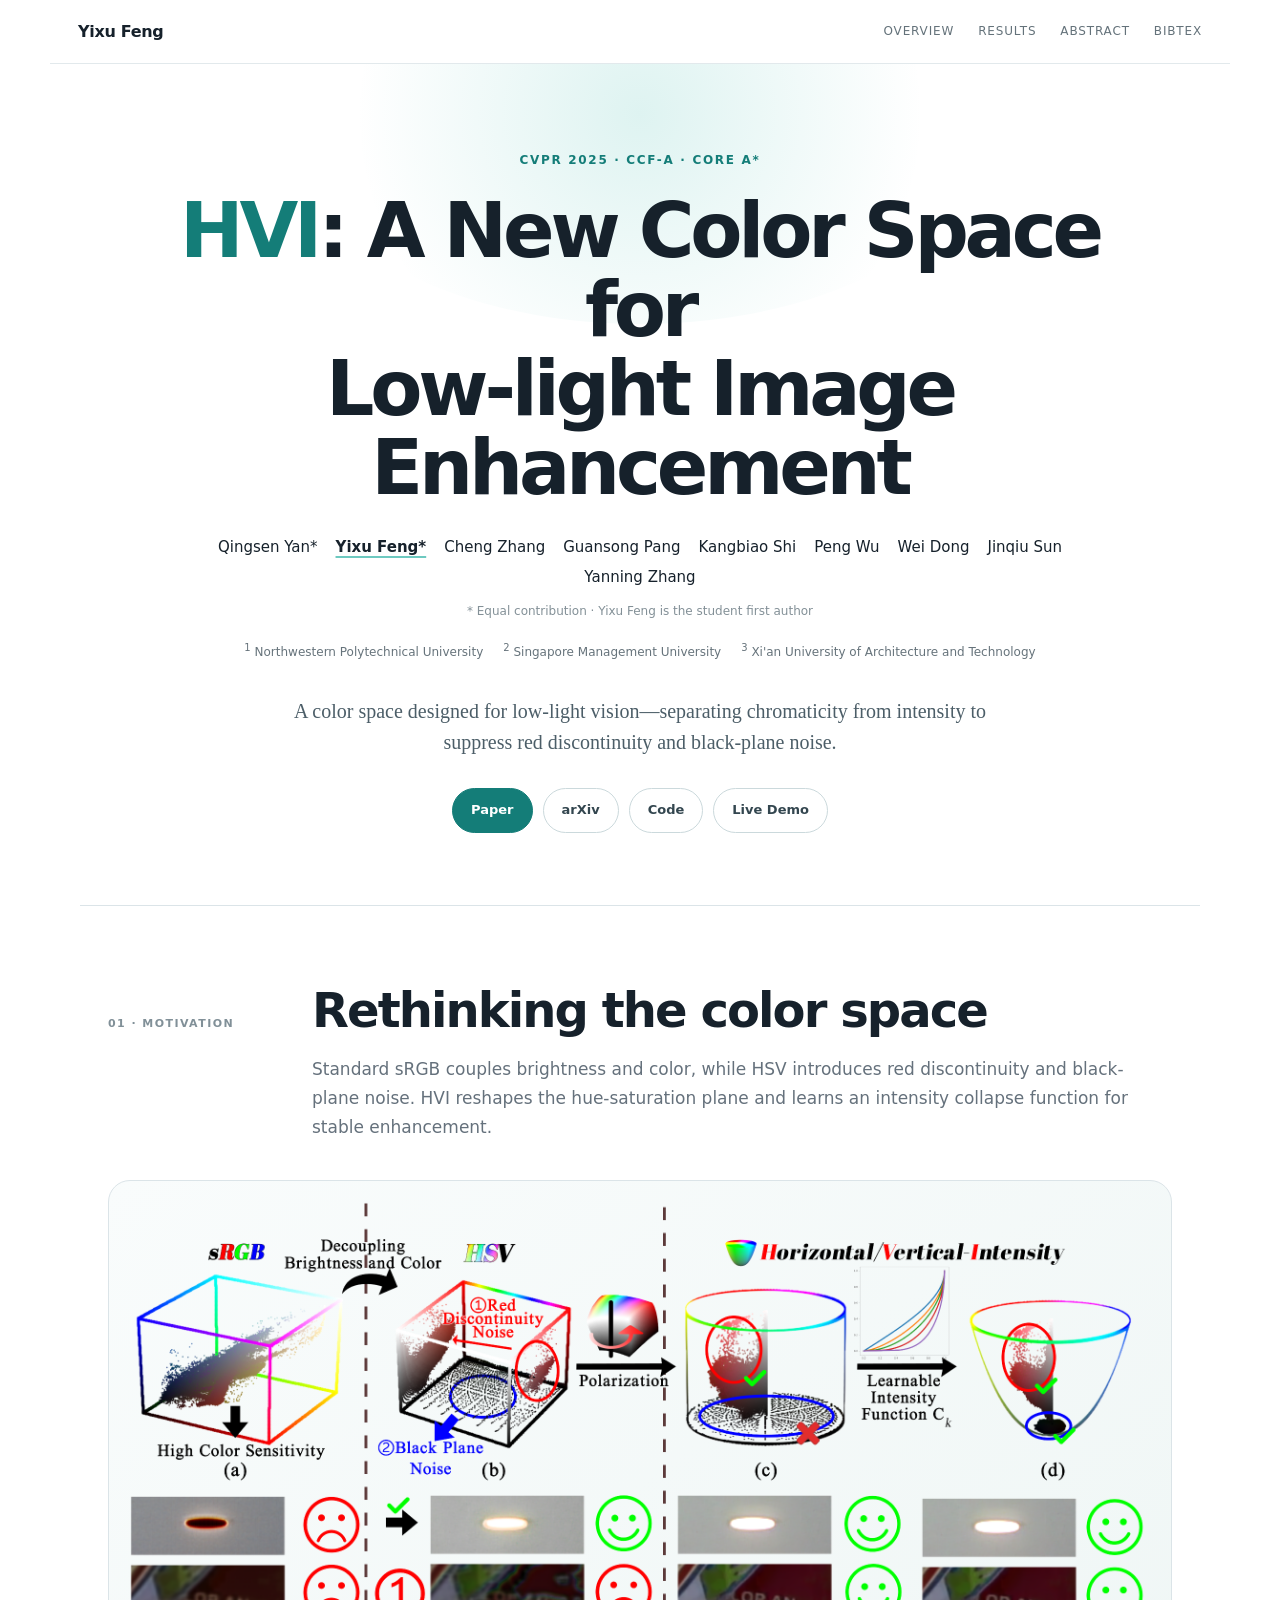
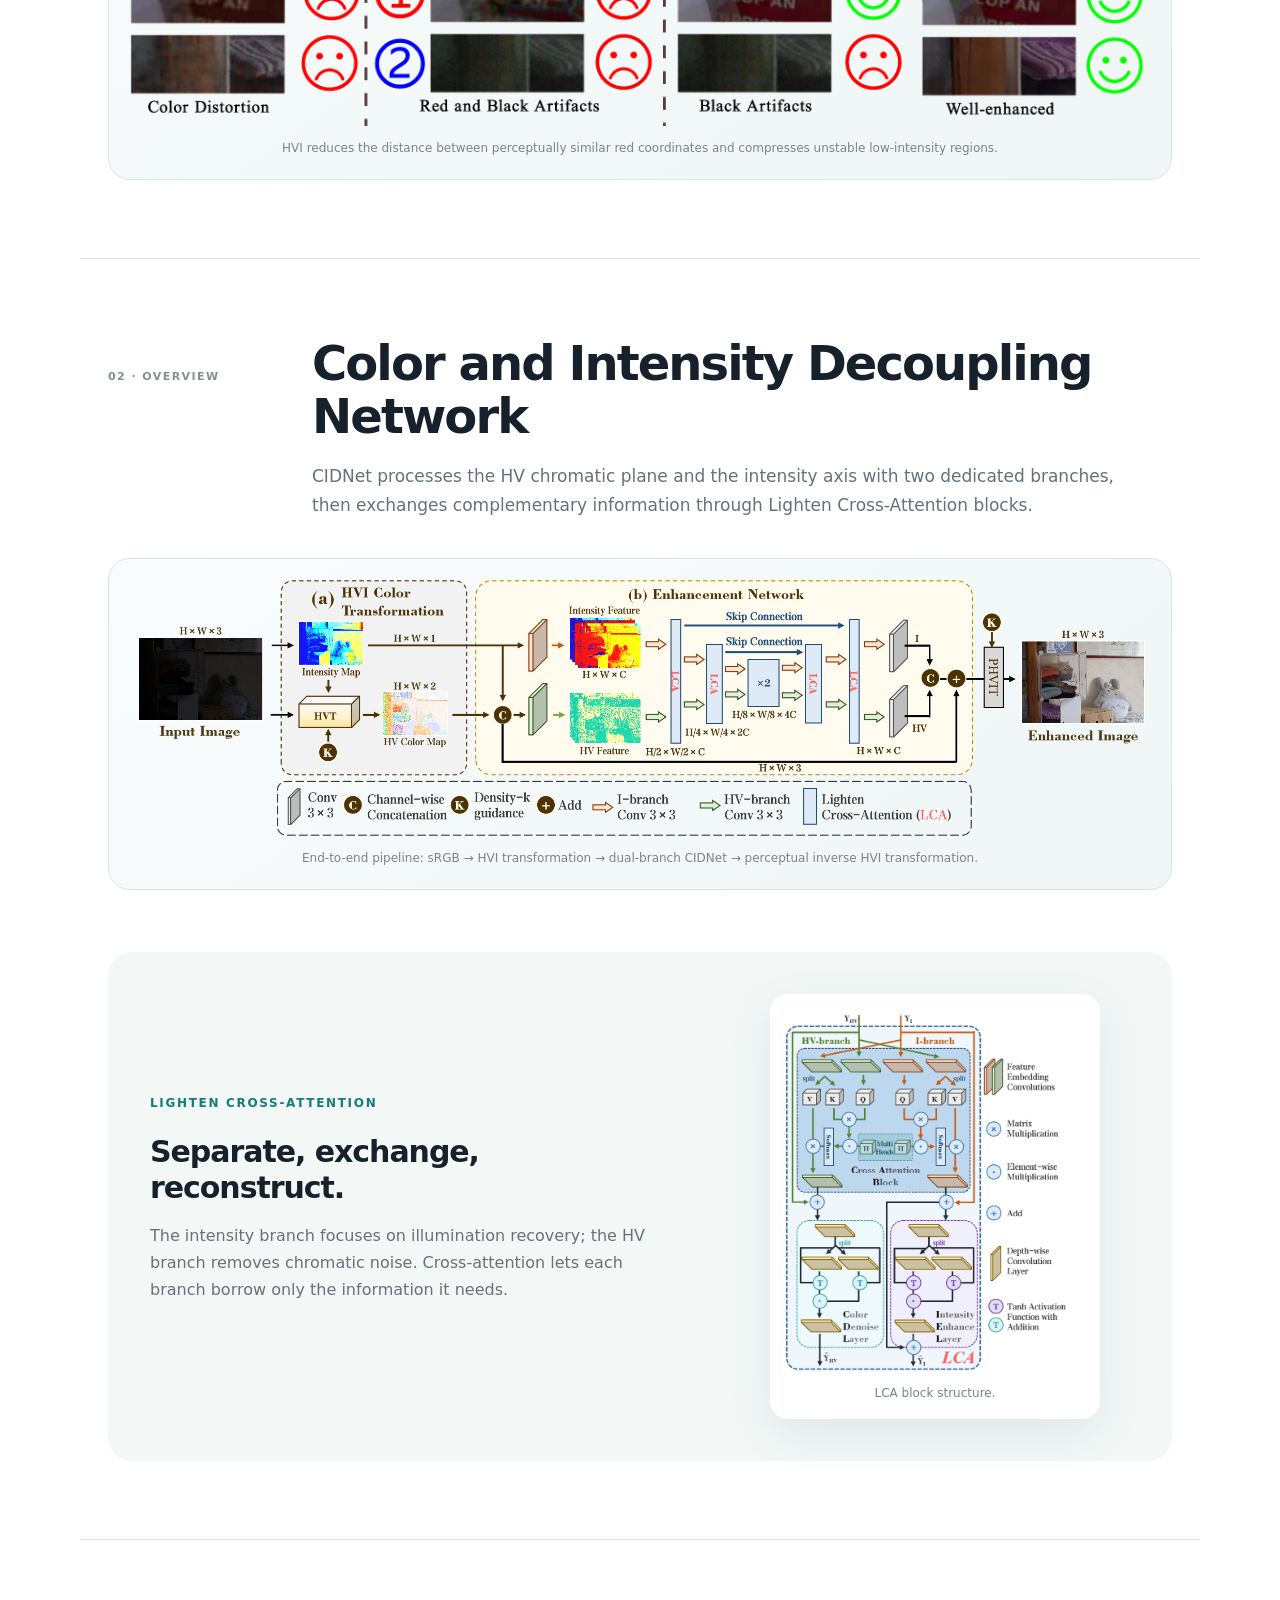
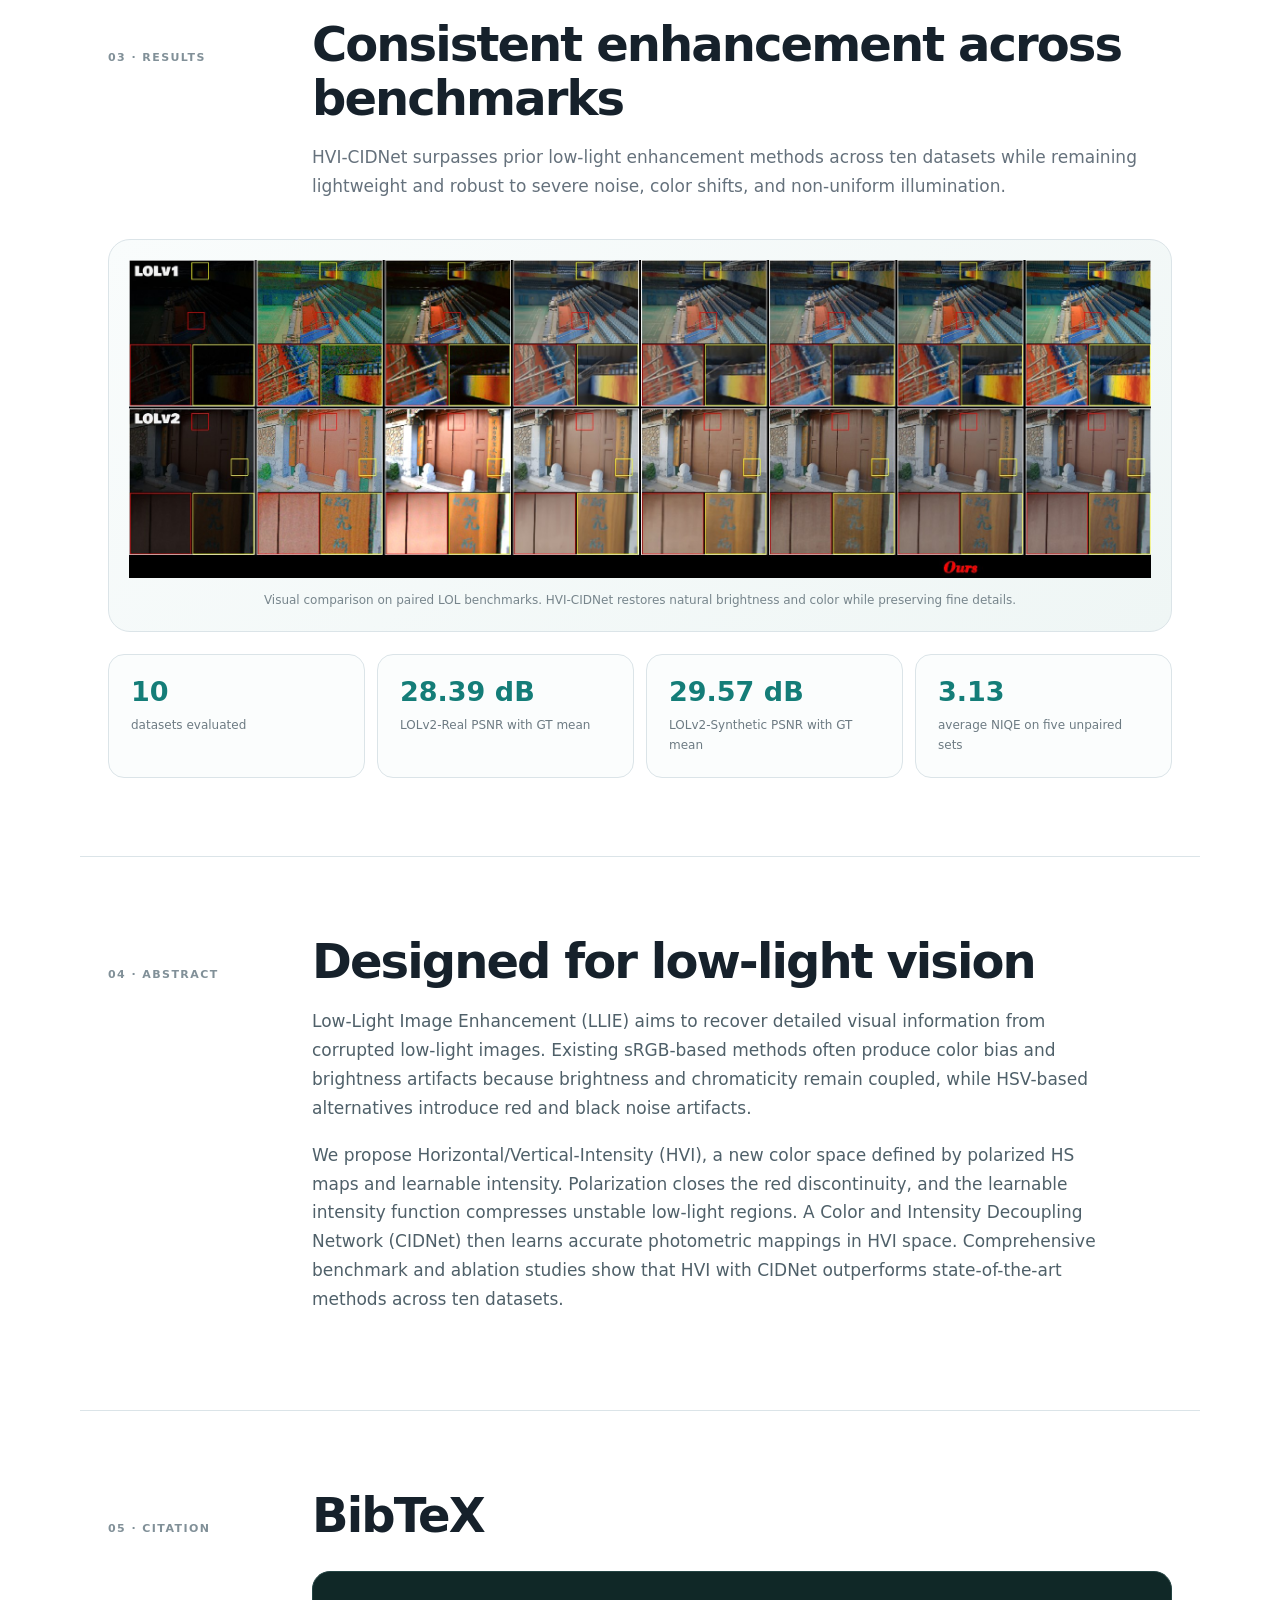
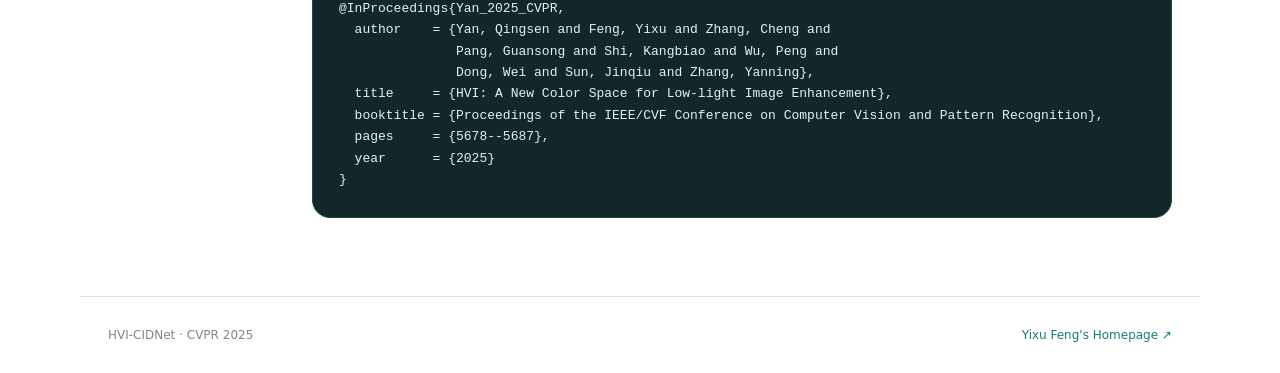
==== HVI-CIDNet/index.html @ 28fa9ed8 "Add HVI-CIDNet paper page" ====
<!doctype html>
<html lang="en">
<head>
  <meta charset="utf-8">
  <meta name="viewport" content="width=device-width, initial-scale=1">
  <meta name="description" content="HVI: A New Color Space for Low-light Image Enhancement — CVPR 2025 project page.">
  <title>HVI-CIDNet — CVPR 2025</title>
  <link rel="icon" href="../public/favicon.svg" type="image/svg+xml">
  <link rel="stylesheet" href="./style.css?v=20260925-1">
</head>
<body>
  <header class="paper-nav">
    <a class="paper-brand" href="../">Yixu Feng</a>
    <nav aria-label="Paper navigation">
      <a href="#overview">Overview</a><a href="#results">Results</a><a href="#abstract">Abstract</a><a href="#citation">BibTeX</a>
    </nav>
  </header>
  <main>
    <section class="paper-hero">
      <p class="venue">CVPR 2025 · CCF-A · CORE A*</p>
      <h1><span>HVI</span>: A New Color Space for<br>Low-light Image Enhancement</h1>
      <p class="authors"><span>Qingsen Yan*</span><a class="student-author" href="https://scholar.google.com/citations?user=WljJ2HUAAAAJ" target="_blank" rel="noreferrer">Yixu Feng*</a><span>Cheng Zhang</span><span>Guansong Pang</span><span>Kangbiao Shi</span><span>Peng Wu</span><span>Wei Dong</span><span>Jinqiu Sun</span><span>Yanning Zhang</span></p>
      <p class="equal-note">* Equal contribution · Yixu Feng is the student first author</p>
      <p class="affiliations"><span><sup>1</sup> Northwestern Polytechnical University</span><span><sup>2</sup> Singapore Management University</span><span><sup>3</sup> Xi'an University of Architecture and Technology</span></p>
      <p class="hero-statement">A color space designed for low-light vision—separating chromaticity from intensity to suppress red discontinuity and black-plane noise.</p>
      <div class="paper-actions">
        <a class="primary" href="https://openaccess.thecvf.com/content/CVPR2025/papers/Yan_HVI_A_New_Color_Space_for_Low-light_Image_Enhancement_CVPR_2025_paper.pdf" target="_blank" rel="noreferrer">Paper</a>
        <a href="https://arxiv.org/abs/2502.20272" target="_blank" rel="noreferrer">arXiv</a>
        <a href="https://github.com/Fediory/HVI-CIDNet" target="_blank" rel="noreferrer">Code</a>
        <a href="https://huggingface.co/spaces/Fediory/HVI-CIDNet_Low-light-Image-Enhancement_" target="_blank" rel="noreferrer">Live Demo</a>
      </div>
    </section>

    <section class="paper-section lead-figure">
      <div class="section-heading"><p>01 · Motivation</p><h2>Rethinking the color space</h2></div>
      <p class="section-lead">Standard sRGB couples brightness and color, while HSV introduces red discontinuity and black-plane noise. HVI reshapes the hue-saturation plane and learns an intensity collapse function for stable enhancement.</p>
      <figure><img src="../public/hvi-cidnet/motivation.png" alt="Comparison of noise in sRGB and HSV with the proposed HVI color space"><figcaption>HVI reduces the distance between perceptually similar red coordinates and compresses unstable low-intensity regions.</figcaption></figure>
    </section>

    <section class="paper-section" id="overview">
      <div class="section-heading"><p>02 · Overview</p><h2>Color and Intensity Decoupling Network</h2></div>
      <p class="section-lead">CIDNet processes the HV chromatic plane and the intensity axis with two dedicated branches, then exchanges complementary information through Lighten Cross-Attention blocks.</p>
      <figure class="wide-figure"><img src="../public/hvi-cidnet/pipeline.png" alt="HVI-CIDNet pipeline"><figcaption>End-to-end pipeline: sRGB → HVI transformation → dual-branch CIDNet → perceptual inverse HVI transformation.</figcaption></figure>
      <div class="split-feature">
        <div><p class="mini-label">LIGHTEN CROSS-ATTENTION</p><h3>Separate, exchange, reconstruct.</h3><p>The intensity branch focuses on illumination recovery; the HV branch removes chromatic noise. Cross-attention lets each branch borrow only the information it needs.</p></div>
        <figure><img src="../public/hvi-cidnet/structure.png" alt="Lighten Cross-Attention block structure"><figcaption>LCA block structure.</figcaption></figure>
      </div>
    </section>

    <section class="paper-section" id="results">
      <div class="section-heading"><p>03 · Results</p><h2>Consistent enhancement across benchmarks</h2></div>
      <p class="section-lead">HVI-CIDNet surpasses prior low-light enhancement methods across ten datasets while remaining lightweight and robust to severe noise, color shifts, and non-uniform illumination.</p>
      <figure class="results-figure"><img src="../public/hvi-cidnet/lol-results.jpg" alt="Visual comparisons on LOL-v1, LOL-v2-real and LOL-v2-synthetic"><figcaption>Visual comparison on paired LOL benchmarks. HVI-CIDNet restores natural brightness and color while preserving fine details.</figcaption></figure>
      <div class="result-cards"><article><strong>10</strong><span>datasets evaluated</span></article><article><strong>28.39 dB</strong><span>LOLv2-Real PSNR with GT mean</span></article><article><strong>29.57 dB</strong><span>LOLv2-Synthetic PSNR with GT mean</span></article><article><strong>3.13</strong><span>average NIQE on five unpaired sets</span></article></div>
    </section>

    <section class="paper-section text-section" id="abstract">
      <div class="section-heading"><p>04 · Abstract</p><h2>Designed for low-light vision</h2></div>
      <p>Low-Light Image Enhancement (LLIE) aims to recover detailed visual information from corrupted low-light images. Existing sRGB-based methods often produce color bias and brightness artifacts because brightness and chromaticity remain coupled, while HSV-based alternatives introduce red and black noise artifacts.</p>
      <p>We propose Horizontal/Vertical-Intensity (HVI), a new color space defined by polarized HS maps and learnable intensity. Polarization closes the red discontinuity, and the learnable intensity function compresses unstable low-light regions. A Color and Intensity Decoupling Network (CIDNet) then learns accurate photometric mappings in HVI space. Comprehensive benchmark and ablation studies show that HVI with CIDNet outperforms state-of-the-art methods across ten datasets.</p>
    </section>

    <section class="paper-section citation-section" id="citation">
      <div class="section-heading"><p>05 · Citation</p><h2>BibTeX</h2></div>
      <pre><code>@InProceedings{Yan_2025_CVPR,
  author    = {Yan, Qingsen and Feng, Yixu and Zhang, Cheng and
               Pang, Guansong and Shi, Kangbiao and Wu, Peng and
               Dong, Wei and Sun, Jinqiu and Zhang, Yanning},
  title     = {HVI: A New Color Space for Low-light Image Enhancement},
  booktitle = {Proceedings of the IEEE/CVF Conference on Computer Vision and Pattern Recognition},
  pages     = {5678--5687},
  year      = {2025}
}</code></pre>
    </section>
  </main>
  <footer><span>HVI-CIDNet · CVPR 2025</span><a href="../">Yixu Feng's Homepage ↗</a></footer>
</body>
</html>
---- HVI-CIDNet/style.css ----
:root{--ink:#16212b;--muted:#65717c;--line:#dbe4e8;--soft:#f3f8f7;--accent:#147d78;--accent-dark:#0c5552;--paper:#fff;--sans:Inter,ui-sans-serif,system-ui,-apple-system,BlinkMacSystemFont,"Segoe UI",sans-serif}*{box-sizing:border-box}html{scroll-behavior:smooth}body{margin:0;color:var(--ink);background:var(--paper);font-family:var(--sans);font-size:16px;line-height:1.7}a{color:inherit;text-decoration:none}.paper-nav{position:sticky;top:0;z-index:20;display:flex;justify-content:space-between;align-items:center;max-width:1180px;margin:auto;padding:18px 28px;border-bottom:1px solid rgba(219,228,232,.8);background:rgba(255,255,255,.88);backdrop-filter:blur(16px)}.paper-brand{font-weight:800;letter-spacing:-.02em}.paper-nav nav{display:flex;gap:24px;color:#64727a;font-size:12px;text-transform:uppercase;letter-spacing:.07em}.paper-nav a:hover{color:var(--accent)}main{overflow:hidden}.paper-hero{position:relative;max-width:1120px;margin:0 auto;padding:86px 28px 72px;text-align:center}.paper-hero:before{content:"";position:absolute;z-index:-1;width:720px;height:420px;left:50%;top:-160px;transform:translateX(-50%);border-radius:50%;background:radial-gradient(circle,rgba(50,181,168,.16),rgba(255,255,255,0) 68%)}.venue,.mini-label{margin:0 0 20px;color:var(--accent);font-size:12px;font-weight:800;letter-spacing:.14em;text-transform:uppercase}.paper-hero h1{max-width:1000px;margin:0 auto 28px;font-size:clamp(42px,6vw,76px);line-height:1.04;letter-spacing:-.055em}.paper-hero h1 span{color:var(--accent)}.authors{display:flex;justify-content:center;flex-wrap:wrap;gap:5px 18px;max-width:950px;margin:0 auto;font-size:15px}.authors a:hover{color:var(--accent)}.authors .student-author{font-weight:800;text-decoration:underline;text-decoration-color:#6dc9c0;text-decoration-thickness:2px;text-underline-offset:4px}.equal-note{margin:10px 0 0;color:#839097;font-size:12px}.affiliations{display:flex;justify-content:center;flex-wrap:wrap;gap:6px 20px;margin:18px auto 0;color:#66737b;font-size:12px}.hero-statement{max-width:760px;margin:34px auto 0;color:#4c5e68;font-family:Georgia,serif;font-size:20px;line-height:1.55}.paper-actions{display:flex;justify-content:center;flex-wrap:wrap;gap:10px;margin-top:30px}.paper-actions a{padding:10px 18px;border:1px solid #cbd9dc;border-radius:999px;color:#33464f;font-size:13px;font-weight:700;transition:.2s}.paper-actions a:hover{border-color:var(--accent);color:var(--accent);transform:translateY(-2px)}.paper-actions .primary{border-color:var(--accent);color:#fff;background:var(--accent)}.paper-actions .primary:hover{color:#fff;background:var(--accent-dark)}.paper-section{max-width:1120px;margin:0 auto;padding:78px 28px;border-top:1px solid var(--line)}.section-heading{display:grid;grid-template-columns:180px 1fr;gap:24px;align-items:baseline;margin-bottom:18px}.section-heading p{margin:0;color:#819098;font-size:11px;font-weight:800;letter-spacing:.13em;text-transform:uppercase}.section-heading h2{margin:0;font-size:clamp(30px,4vw,48px);line-height:1.12;letter-spacing:-.04em}.section-lead{max-width:830px;margin:0 0 38px;margin-left:204px;color:var(--muted);font-size:17px}figure{margin:0}figure img{display:block;width:100%;height:auto}.lead-figure figure,.wide-figure,.results-figure{padding:20px;border:1px solid var(--line);border-radius:22px;background:linear-gradient(145deg,#f9fcfc,#eff6f5)}figcaption{margin-top:12px;color:#77858c;font-size:12px;text-align:center}.split-feature{display:grid;grid-template-columns:minmax(0,1fr) 390px;gap:60px;align-items:center;margin-top:62px;padding:42px;border-radius:24px;background:var(--soft)}.split-feature h3{margin:0 0 14px;font-size:30px;line-height:1.2;letter-spacing:-.035em}.split-feature p:not(.mini-label){color:var(--muted)}.split-feature figure{max-width:330px;margin:auto;padding:16px;border-radius:18px;background:white;box-shadow:0 14px 45px rgba(20,61,61,.09)}.result-cards{display:grid;grid-template-columns:repeat(4,1fr);gap:12px;margin-top:22px}.result-cards article{padding:22px;border:1px solid var(--line);border-radius:16px;background:#fbfdfd}.result-cards strong{display:block;color:var(--accent);font-size:27px;line-height:1.1}.result-cards span{display:block;margin-top:8px;color:#6d7b83;font-size:12px}.text-section>p{max-width:800px;margin:0 0 18px;margin-left:204px;color:#4f6069;font-size:17px}.citation-section pre{overflow:auto;margin:28px 0 0 204px;padding:26px;border:1px solid #244443;border-radius:18px;color:#dff5f2;background:#102827;font-size:13px;line-height:1.65}footer{display:flex;justify-content:space-between;max-width:1120px;margin:0 auto;padding:28px;color:#7a898f;border-top:1px solid var(--line);font-size:12px}footer a{color:var(--accent)}@media(max-width:760px){.paper-nav nav{display:none}.paper-hero{padding-top:60px}.section-heading{display:block}.section-heading p{margin-bottom:10px}.section-lead,.text-section>p{margin-left:0}.split-feature{grid-template-columns:1fr;padding:26px;gap:28px}.result-cards{grid-template-columns:repeat(2,1fr)}.citation-section pre{margin-left:0}.paper-section{padding-top:58px;padding-bottom:58px}}@media(max-width:480px){.paper-hero h1 br{display:none}.authors{font-size:13px}.affiliations{display:block}.result-cards{grid-template-columns:1fr}.lead-figure figure,.wide-figure,.results-figure{padding:8px;border-radius:14px}footer{display:block}footer a{display:block;margin-top:7px}}
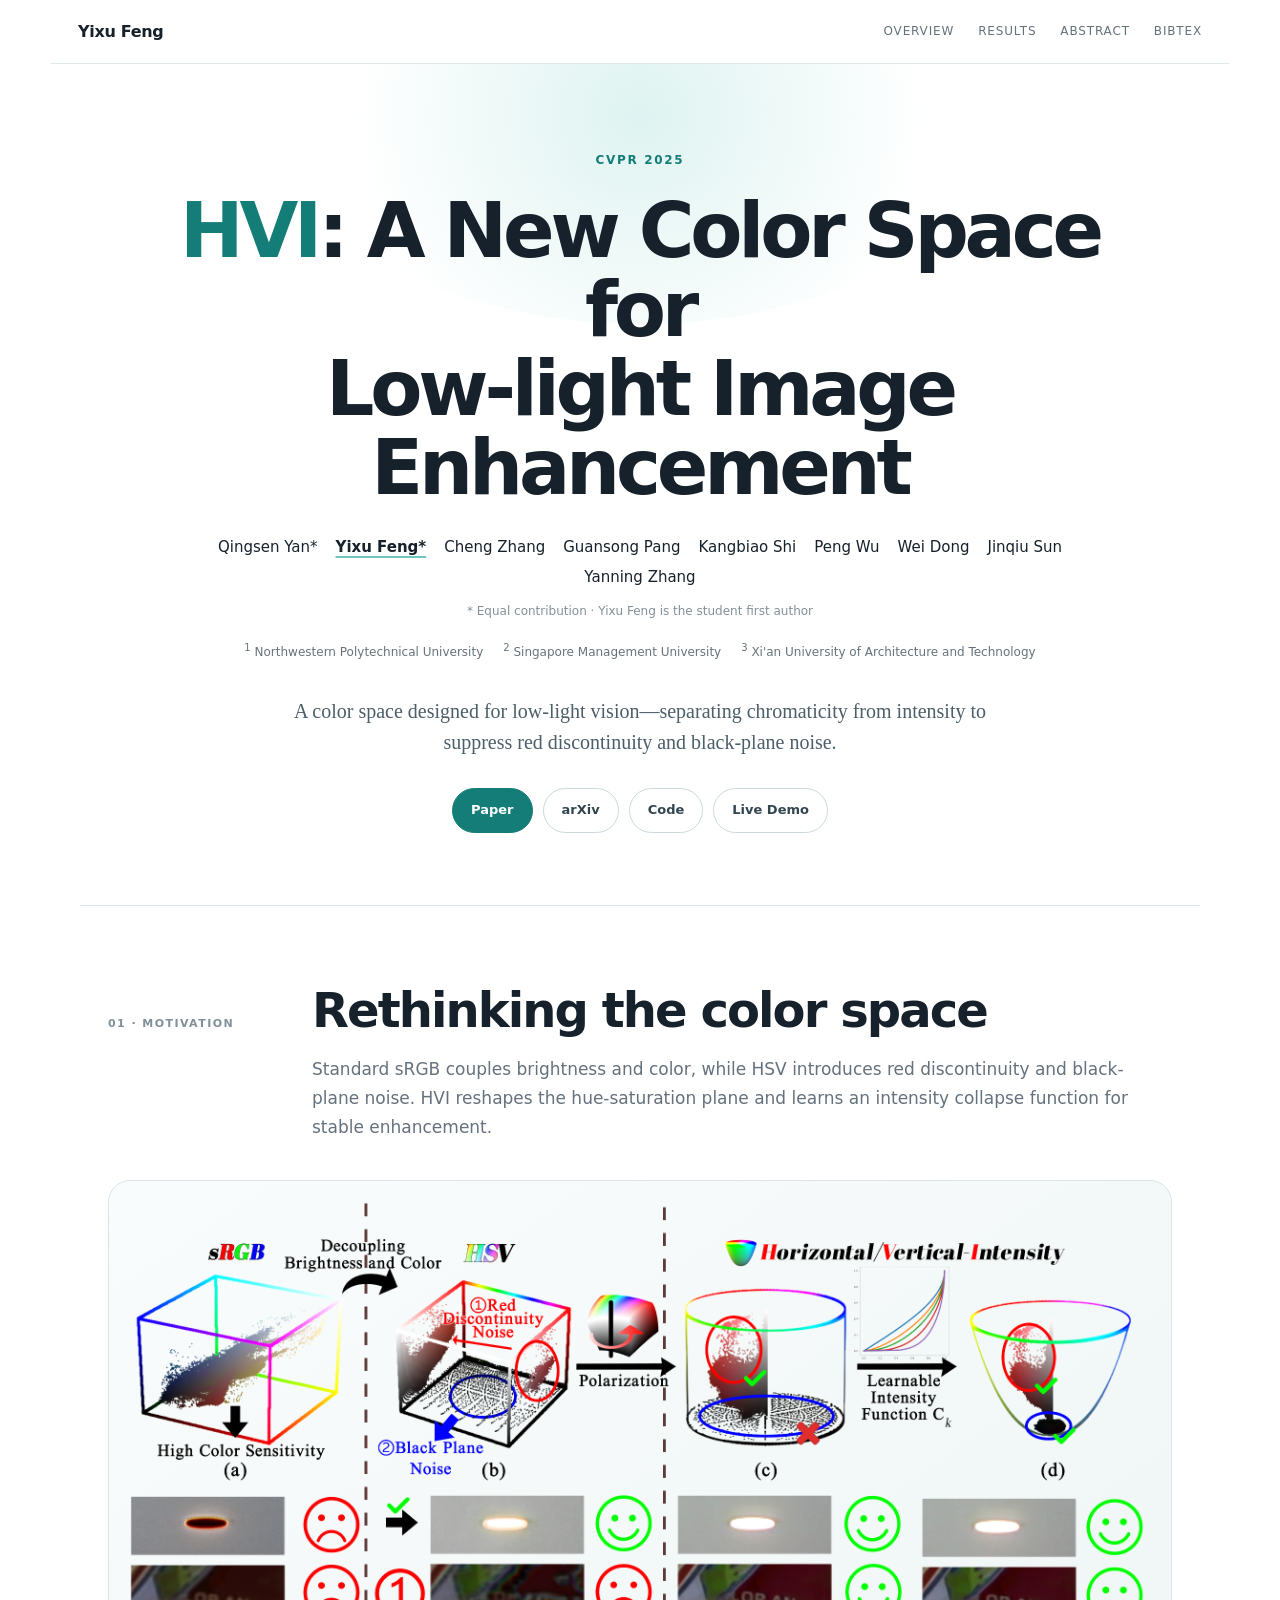
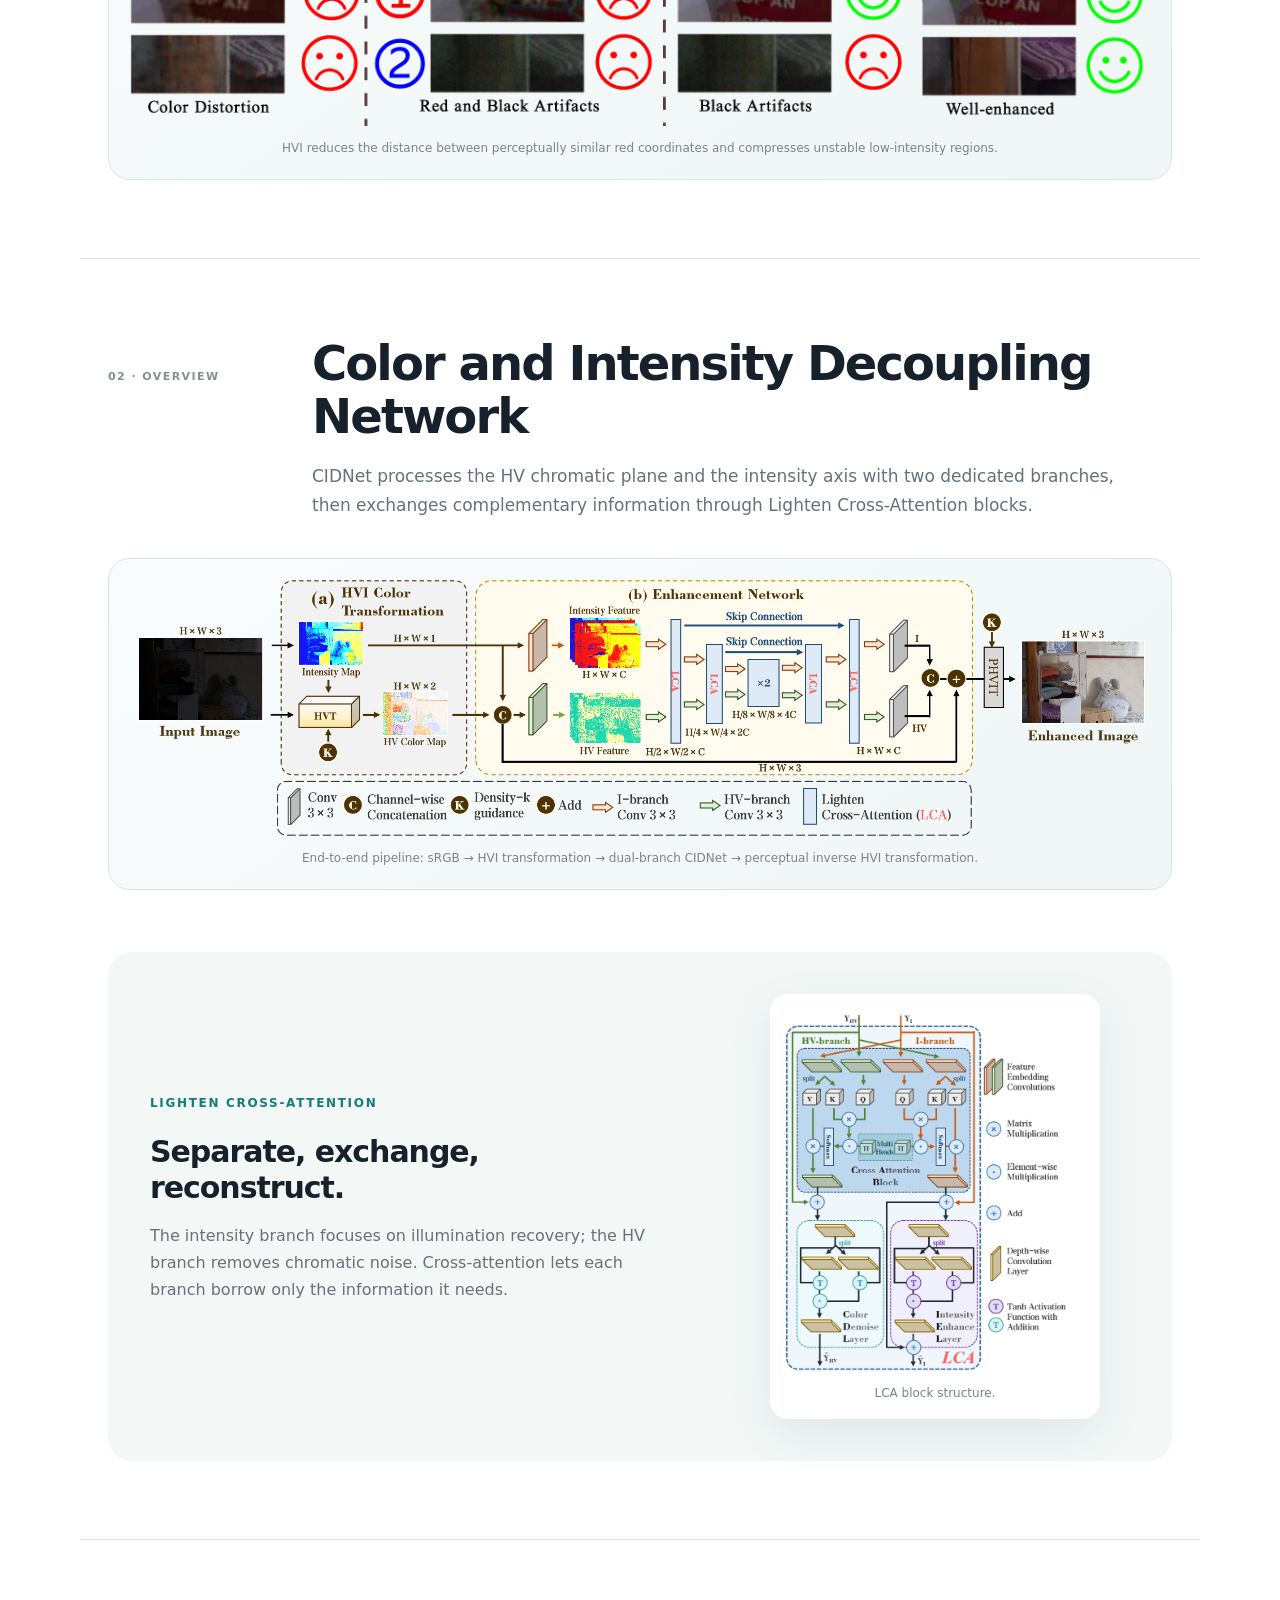
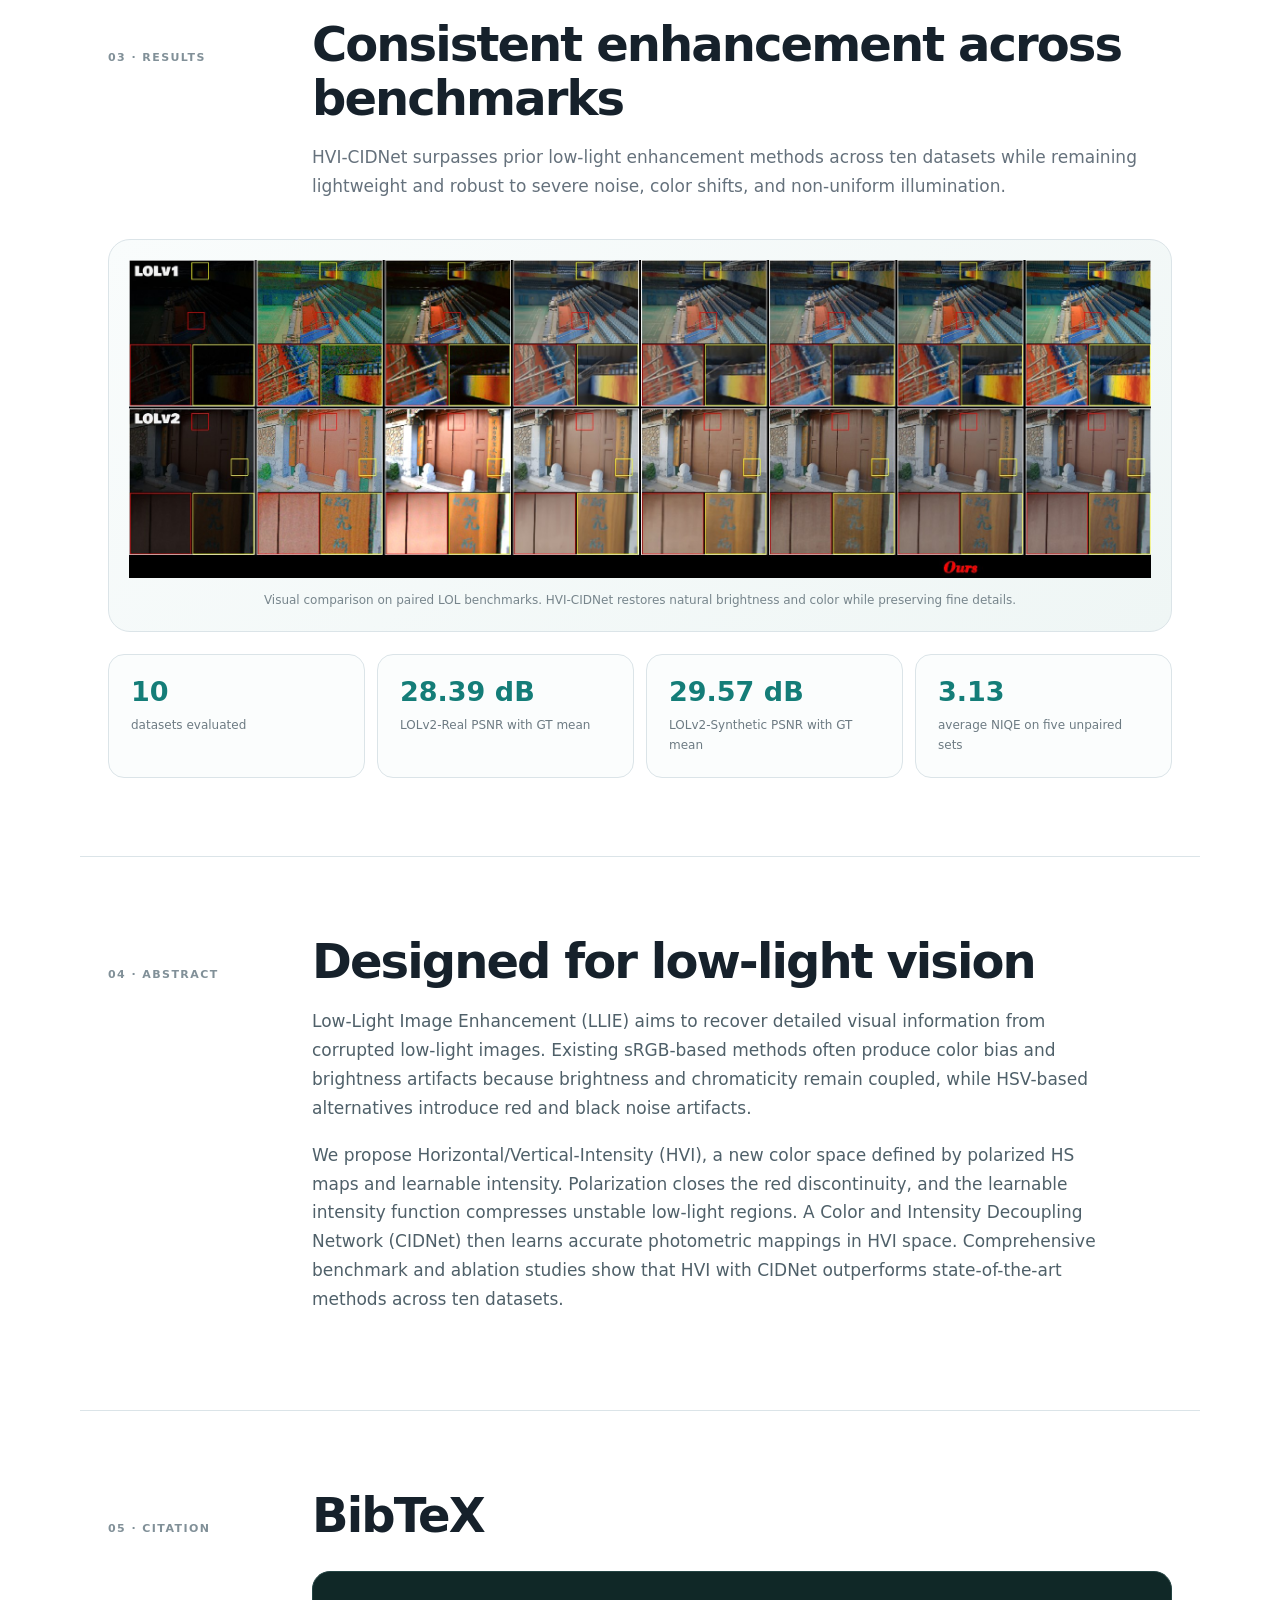
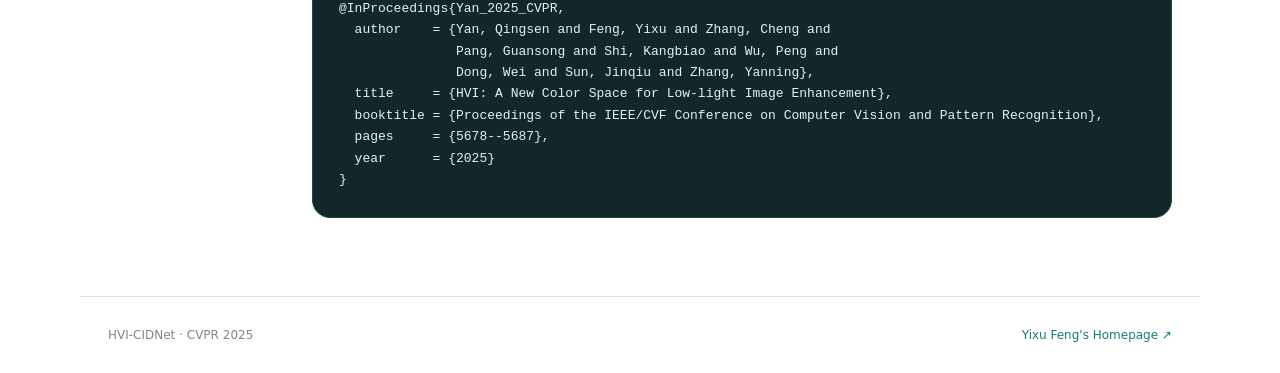
==== commit c1a883e9: "Update paper links and reviewing venues" ====
--- a/HVI-CIDNet/index.html
+++ b/HVI-CIDNet/index.html
@@ -17,7 +17,7 @@
   </header>
   <main>
     <section class="paper-hero">
-      <p class="venue">CVPR 2025 · CCF-A · CORE A*</p>
+      <p class="venue">CVPR 2025</p>
       <h1><span>HVI</span>: A New Color Space for<br>Low-light Image Enhancement</h1>
       <p class="authors"><span>Qingsen Yan*</span><a class="student-author" href="https://scholar.google.com/citations?user=WljJ2HUAAAAJ" target="_blank" rel="noreferrer">Yixu Feng*</a><span>Cheng Zhang</span><span>Guansong Pang</span><span>Kangbiao Shi</span><span>Peng Wu</span><span>Wei Dong</span><span>Jinqiu Sun</span><span>Yanning Zhang</span></p>
       <p class="equal-note">* Equal contribution · Yixu Feng is the student first author</p>
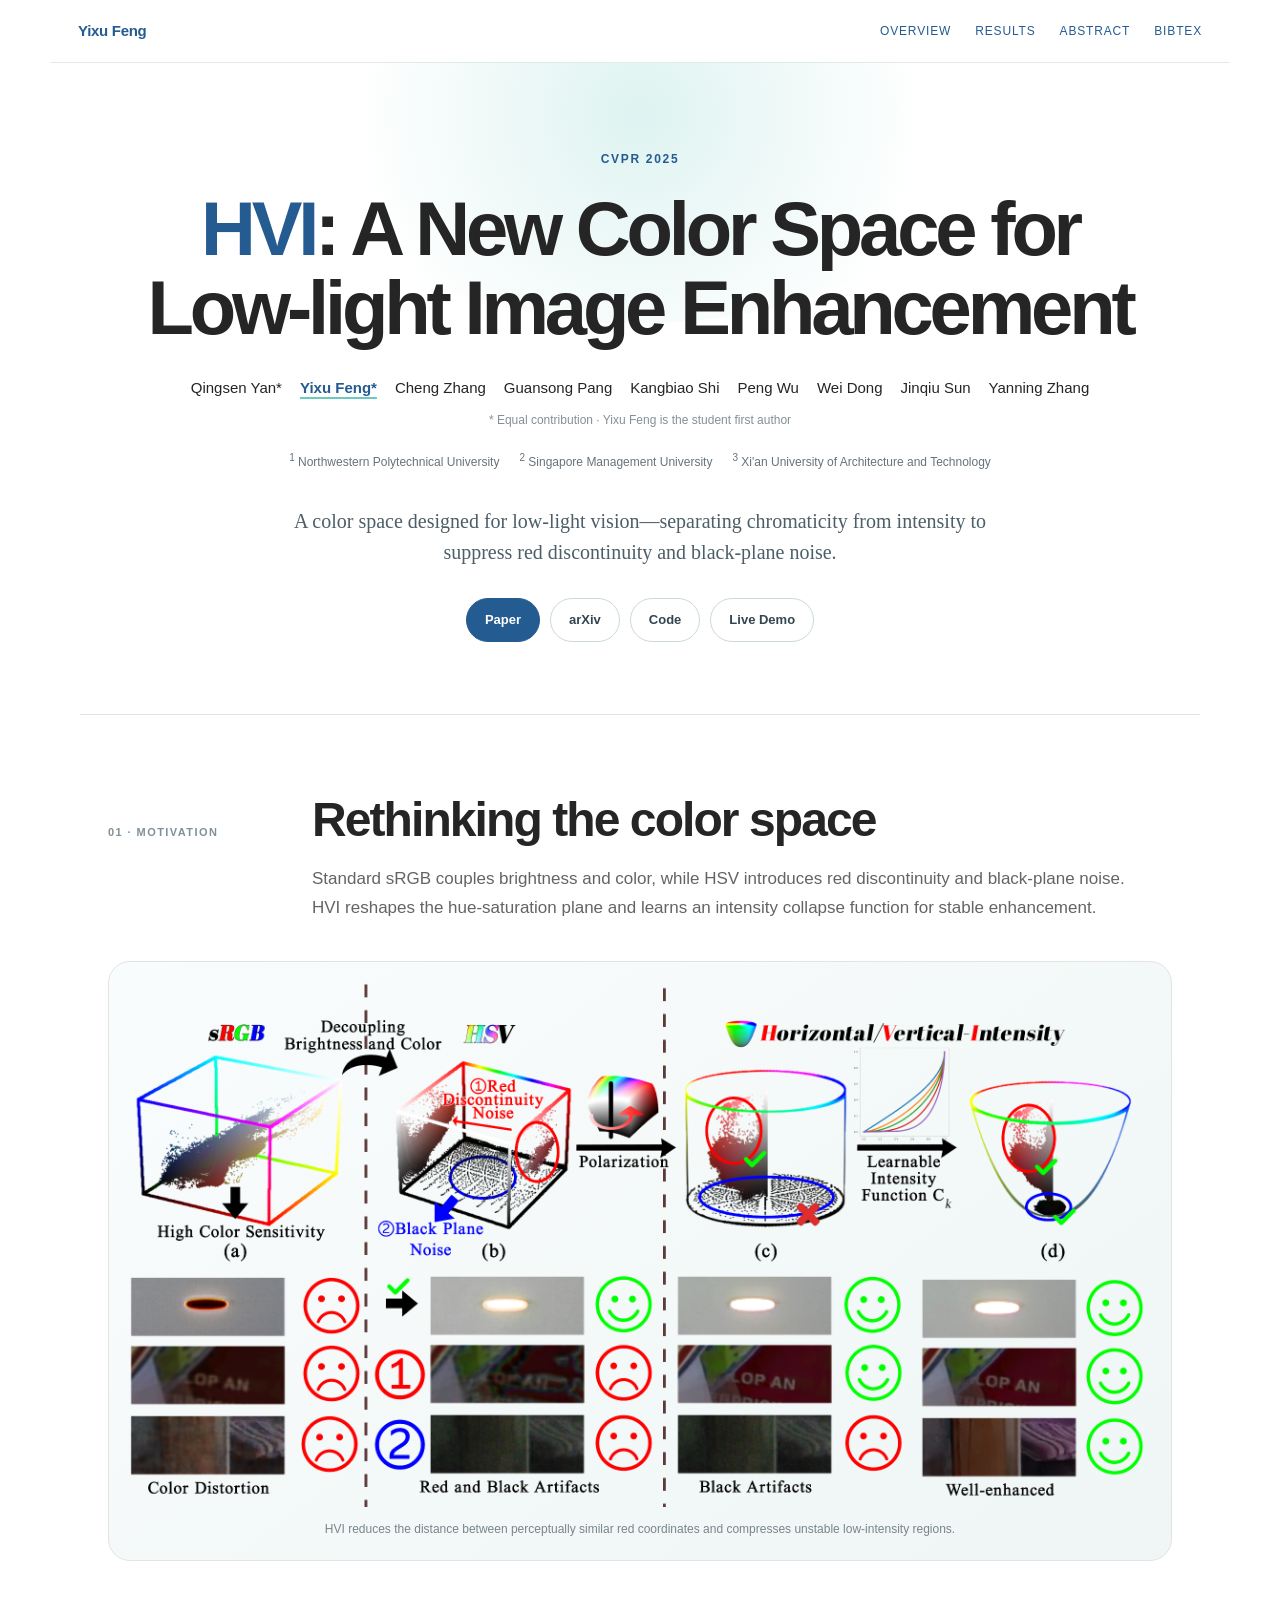
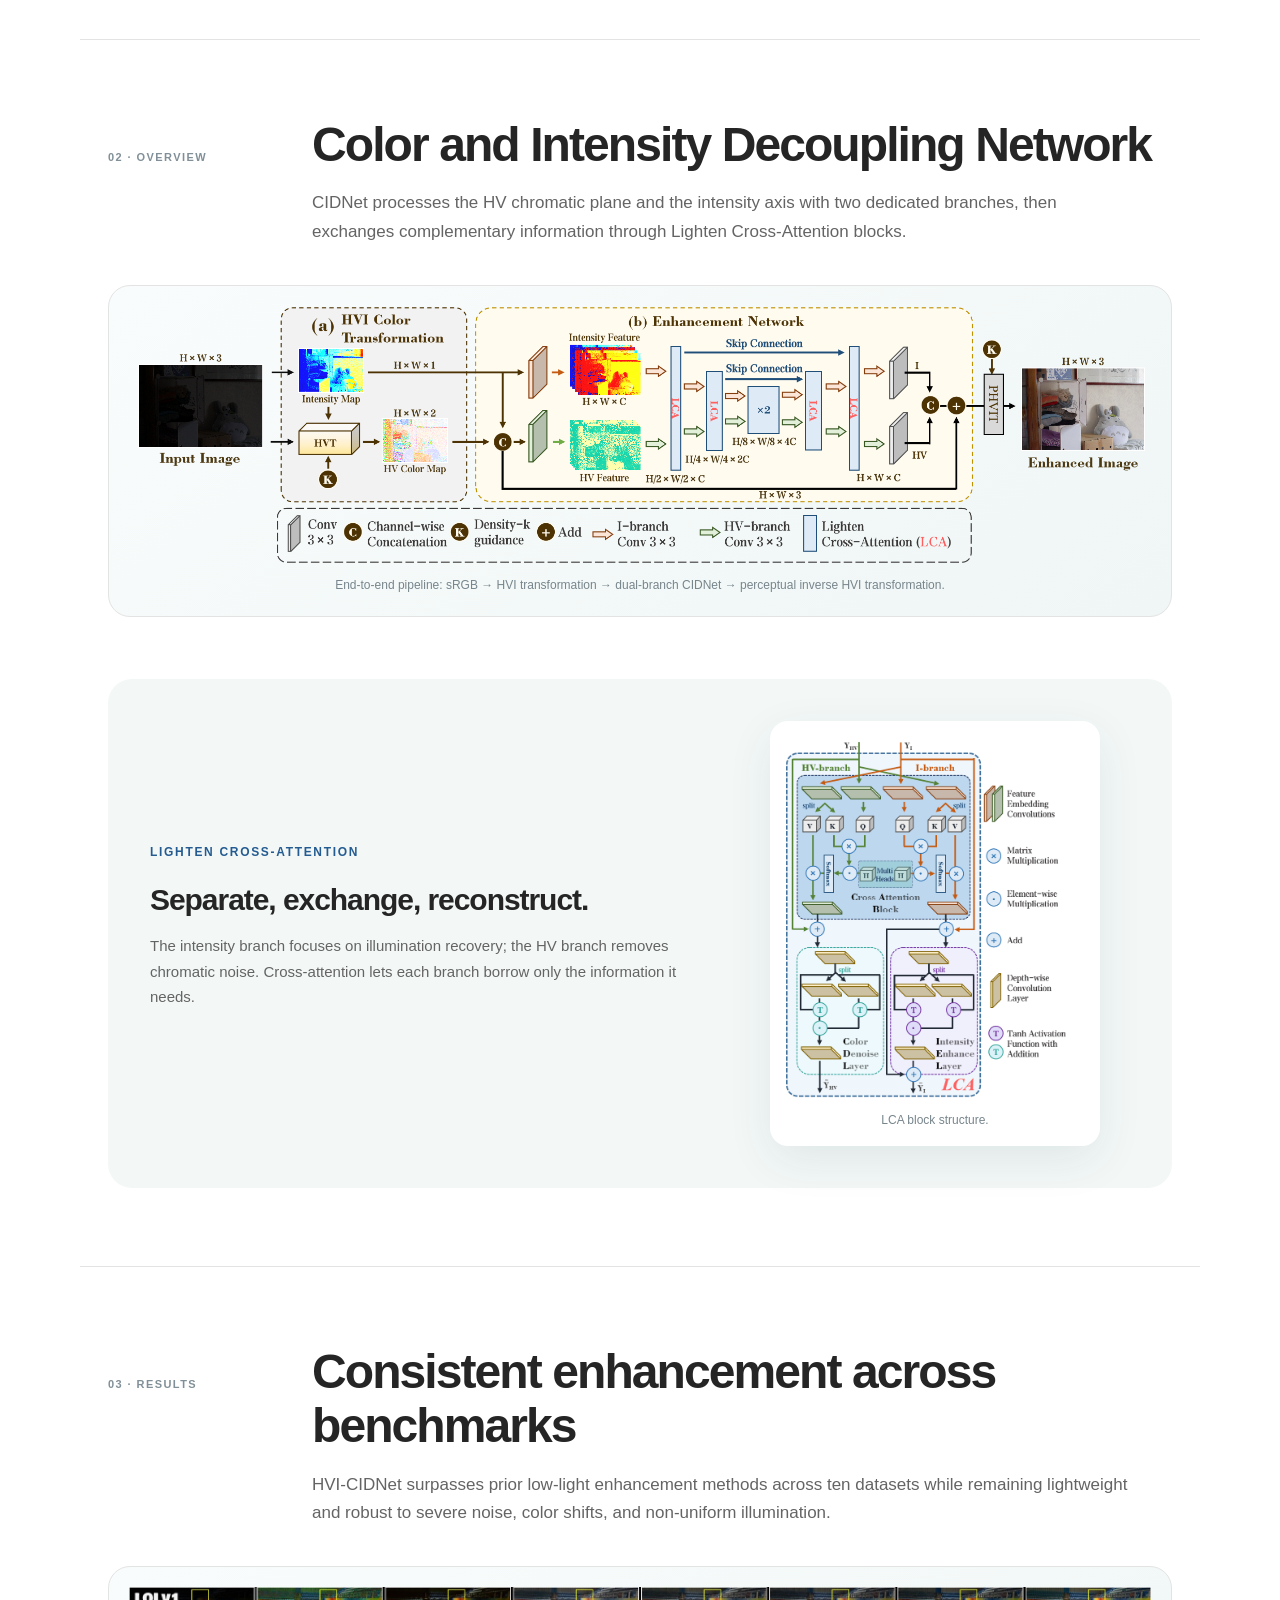
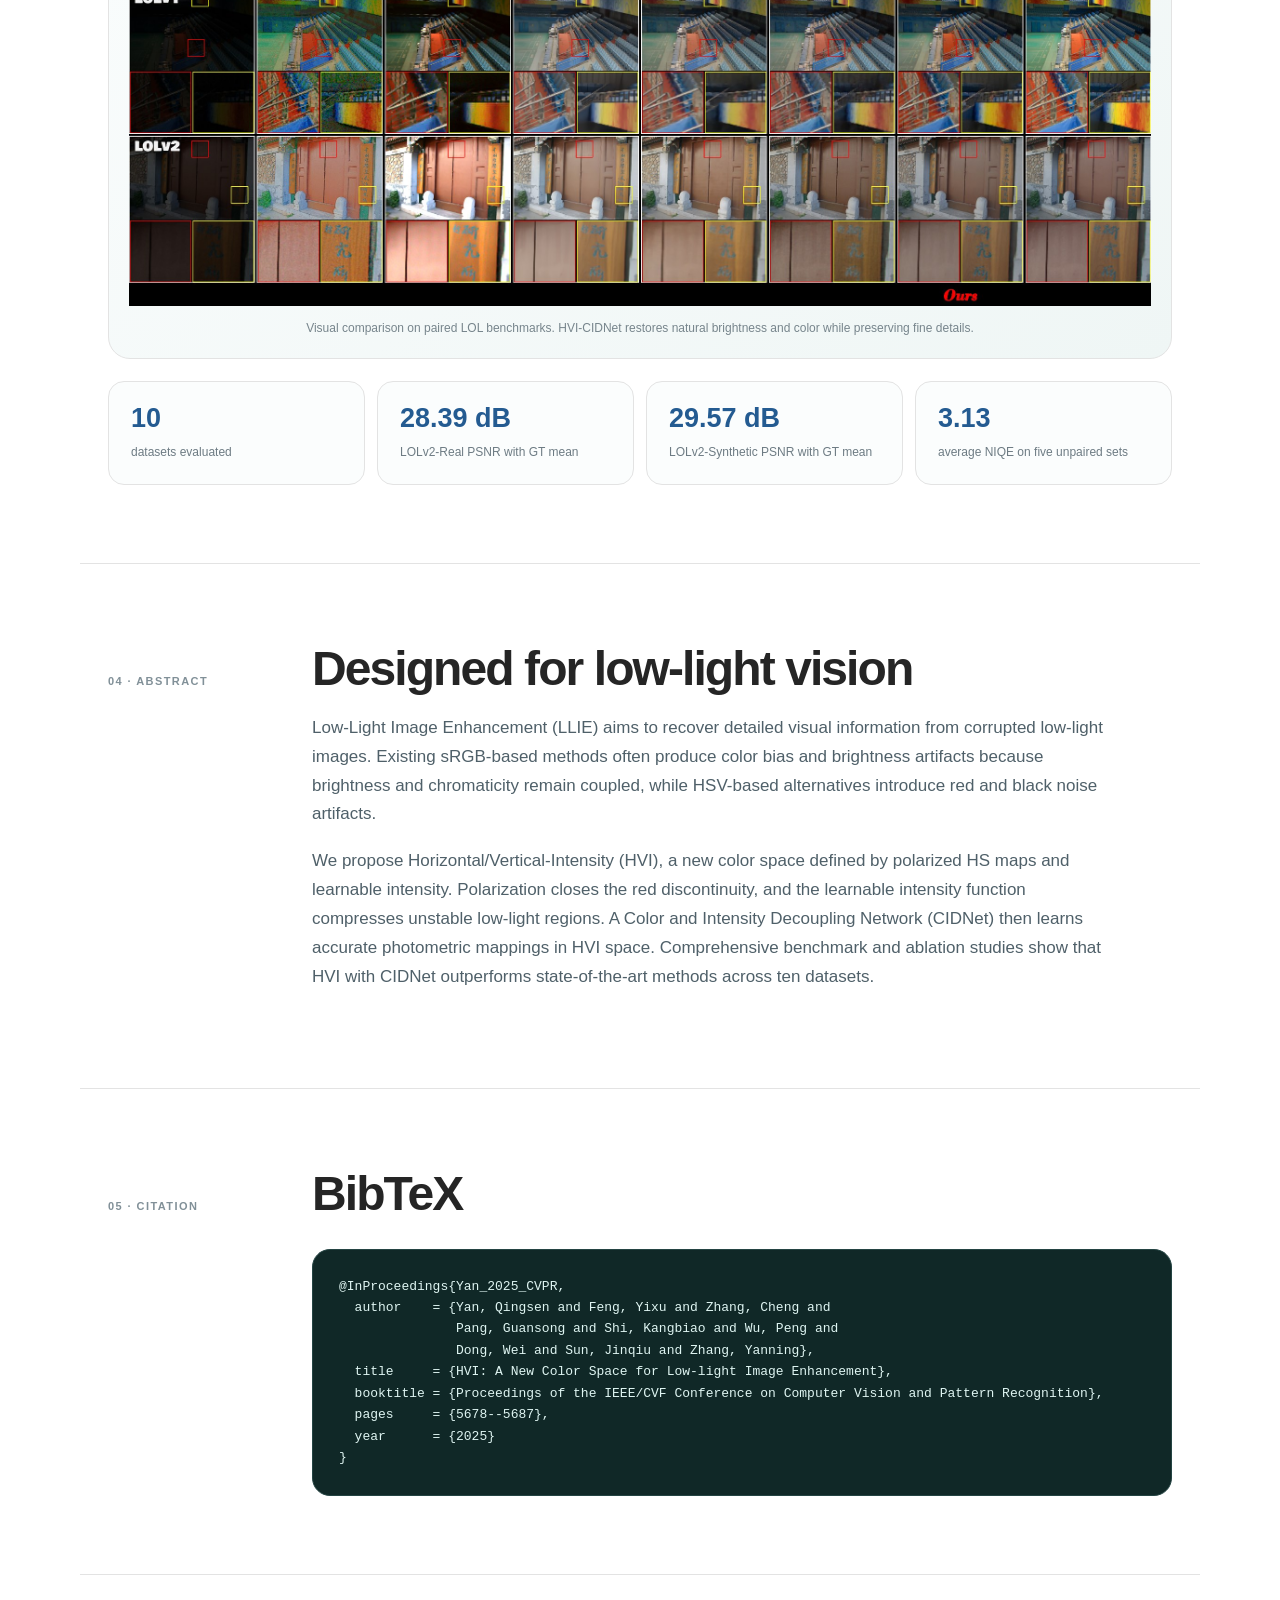
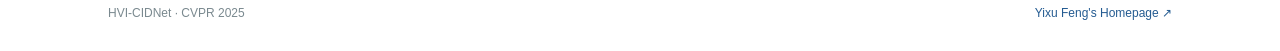
==== commit f417fcde: "Update Site source" ====
--- a/HVI-CIDNet/index.html
+++ b/HVI-CIDNet/index.html
@@ -7,7 +7,7 @@
   <title>HVI-CIDNet — CVPR 2025</title>
   <link rel="icon" href="../public/favicon.svg" type="image/svg+xml">
   <link rel="stylesheet" href="./style.css?v=20260925-1">
-</head>
+<link rel="stylesheet" href="../public/academic.css?v=20261105-1"></head>
 <body>
   <header class="paper-nav">
     <a class="paper-brand" href="../">Yixu Feng</a>
--- a/public/academic.css
+++ b/public/academic.css
@@ -0,0 +1,83 @@
+/* Shared, restrained academic presentation for both hosting targets. */
+:root{color-scheme:light;--bg:#fff;--panel:#fff;--panel-2:#f7f7f7;--ink:#252525;--muted:#646464;--line:#e3e3e3;--accent:#245b91;--accent-2:#245b91;--sans:Arial,"Helvetica Neue","Microsoft YaHei",sans-serif}
+html{scroll-behavior:auto}
+body{background:#fff;color:var(--ink);font-family:var(--sans);font-size:15px;line-height:1.7;background-image:none}
+body:before,.hero-card:after{display:none}
+a{color:var(--accent)}
+a:hover{color:#163e65;text-decoration:underline;text-underline-offset:3px}
+.top-nav{position:relative;background:#fff;backdrop-filter:none;border-bottom:1px solid var(--line)}
+.nav-inner,.site-wrap,.footer{max-width:1080px}
+.nav-inner{padding:20px 28px;font-size:13px;letter-spacing:0;text-transform:none;gap:20px}
+.nav-list{gap:10px 20px}
+.nav-inner .nav-list a,.nav-inner a{color:#555;font-weight:400}
+.nav-inner .nav-list a.active{color:#222;font-weight:700}
+.language-toggle{border:1px solid #ccc;border-radius:3px;background:#fff;color:#444;letter-spacing:0;font-size:12px;padding:4px 9px}
+.language-toggle:hover{background:#f3f3f3;color:#222}
+.hero-card{margin:48px 0 36px;padding:0 0 16px;border:0;border-radius:0;background:none;box-shadow:none;overflow:visible}
+.profile-section{grid-template-columns:200px minmax(0,1fr);gap:54px}
+.profile-photo{width:152px;height:152px;border:0;border-radius:4px;filter:none;margin-bottom:16px}
+.eyebrow,.hero-kicker,.project-index,.project-image-index,.publication-stats{display:none}
+.profile-sidebar h1{font-size:28px;letter-spacing:-.02em;line-height:1.25}
+.name-cn{color:#666;margin:5px 0 18px}
+.affiliation{color:#333;font-weight:400}
+.role,.location{color:#666;font-size:13px}
+.contact-links{margin-top:18px;font-size:13px}
+.contact-links a{color:var(--accent)}
+.contact-links a:before{display:none}
+.profile-main h2{font-size:26px;font-weight:600;line-height:1.4;letter-spacing:-.02em;margin-bottom:22px}
+.profile-main p{font-size:15px;line-height:1.8;color:#444}
+.hero-actions{margin-top:22px;gap:20px}
+.button,.button-primary{padding:0;border:0;border-radius:0;background:none;color:var(--accent);font-size:14px;font-weight:400}
+.section{padding:30px 0 34px}
+.section-heading{margin-bottom:18px}
+.section h2{color:#252525;font-size:23px;font-weight:600;letter-spacing:-.02em}
+.section-intro,.section-note{color:#666;font-size:14px}
+.news-item{grid-template-columns:125px minmax(0,1fr);gap:20px;padding:6px 0}
+.news-item span{color:#777;font-size:13px;font-weight:400}
+.news-item p,.award-list{color:#444}
+.review-grid{grid-template-columns:repeat(2,minmax(0,1fr));gap:5px 30px}
+.review-chip{padding:3px 0;border:0;border-radius:0;background:none;color:#444;font-size:14px;line-height:1.65}
+.chip-dot{display:none}
+.timeline-row{grid-template-columns:155px minmax(0,1fr);gap:24px;padding:12px 0 18px}
+.timeline-row>span{color:#777;font-size:13px}
+.timeline-row strong{color:#333;font-size:15px;font-weight:600}
+.timeline-row p{color:#555;font-size:14px;line-height:1.75}
+.timeline-row .timeline-location{color:#777;font-size:12px;letter-spacing:0}
+.project-card{border:0;border-bottom:1px solid var(--line);border-radius:0;background:none;box-shadow:none;transition:none}
+.project-card:hover{transform:none;border-color:var(--line)}
+.project-card strong,.project-page-grid .project-card strong{color:#292929;font-size:20px;font-weight:600}
+.project-card p,.project-page-grid .project-card p{color:#555;font-size:14px}
+.project-page-grid{max-width:none;gap:0}
+.project-page-grid .project-card{grid-template-columns:250px minmax(0,1fr);padding:24px 0;gap:26px;overflow:visible}
+.project-visual{height:190px;min-height:0;border:1px solid #e7e7e7;border-radius:3px;background:#fff}
+.project-visual img{width:100%;height:100%;min-height:0;max-height:100%;padding:10px;object-fit:contain;transition:none}
+.project-visual:hover img,.publication-thumb:hover img{transform:none}
+.project-card-body{padding:0}
+.project-image-credit{color:#777}
+.project-actions,.project-actions a{font-size:13px}
+.project-actions span{color:#777!important}
+.publication-page{padding-top:24px}
+.publication-hero{padding:20px 0 26px}
+.publication-hero h1{font-size:32px;font-weight:600;letter-spacing:-.03em;margin:0}
+.publication-hero>p:not(.eyebrow){color:#555;font-size:15px}
+.publication{padding-bottom:28px;margin-bottom:28px}
+.publication h2{font-size:18px;font-weight:600;line-height:1.5;color:#292929}
+.publication-number{color:#888}
+.publication-thumb{border-color:#e5e5e5;border-radius:3px;background:#fff}
+.publication-thumb img{transition:none}
+.publication p,.publication .paper-authors{color:#555;font-size:14px;line-height:1.7}
+.publication .paper-authors strong{color:#222;font-weight:700}
+.paper-venue strong{color:#444}
+.rank-badge{border:1px solid #ddd;border-radius:3px;background:#fafafa;color:#666;font-size:10px;font-weight:500}
+.paper-link{font-size:13px}
+.footer{color:#888;border-top:1px solid var(--line);margin-top:20px;font-size:12px}
+.hvi-hero{padding-top:56px;padding-bottom:48px}
+.hvi-hero h1{font-size:clamp(32px,5vw,56px)}
+.hvi-figure,.hvi-split,.hvi-stats article,.hvi-split>figure{border-radius:3px;background:#fafafa}
+.hvi-heading h2{font-size:30px}
+.hvi-section{padding-top:45px;padding-bottom:45px}
+.hvi-citation pre{border-radius:3px;background:#f6f6f6;color:#333;border-color:#ddd}
+@media(max-width:820px){.profile-section{grid-template-columns:180px minmax(0,1fr);gap:30px}.profile-main h2{font-size:24px}}
+@media(max-width:640px){.nav-inner{padding:16px 20px}.site-wrap{padding:0 20px}.hero-card{margin-top:30px}.profile-section{grid-template-columns:1fr;gap:28px}.profile-main h2{font-size:23px}.review-grid{grid-template-columns:1fr}.news-item{grid-template-columns:100px minmax(0,1fr);gap:12px}.timeline-row{grid-template-columns:1fr;gap:4px}.project-page-grid .project-card{grid-template-columns:1fr;gap:16px}.project-visual{height:200px}.publication-hero h1{font-size:30px}.footer{padding:20px;flex-direction:column;gap:5px}}
+@media(max-width:640px){.nav-inner{overflow:visible;white-space:normal;align-items:flex-start;gap:12px}.nav-list{flex:1;flex-wrap:wrap;gap:8px 15px}.language-toggle{margin-left:auto}}
+@media(prefers-reduced-motion:reduce){*{scroll-behavior:auto!important;transition:none!important}}
